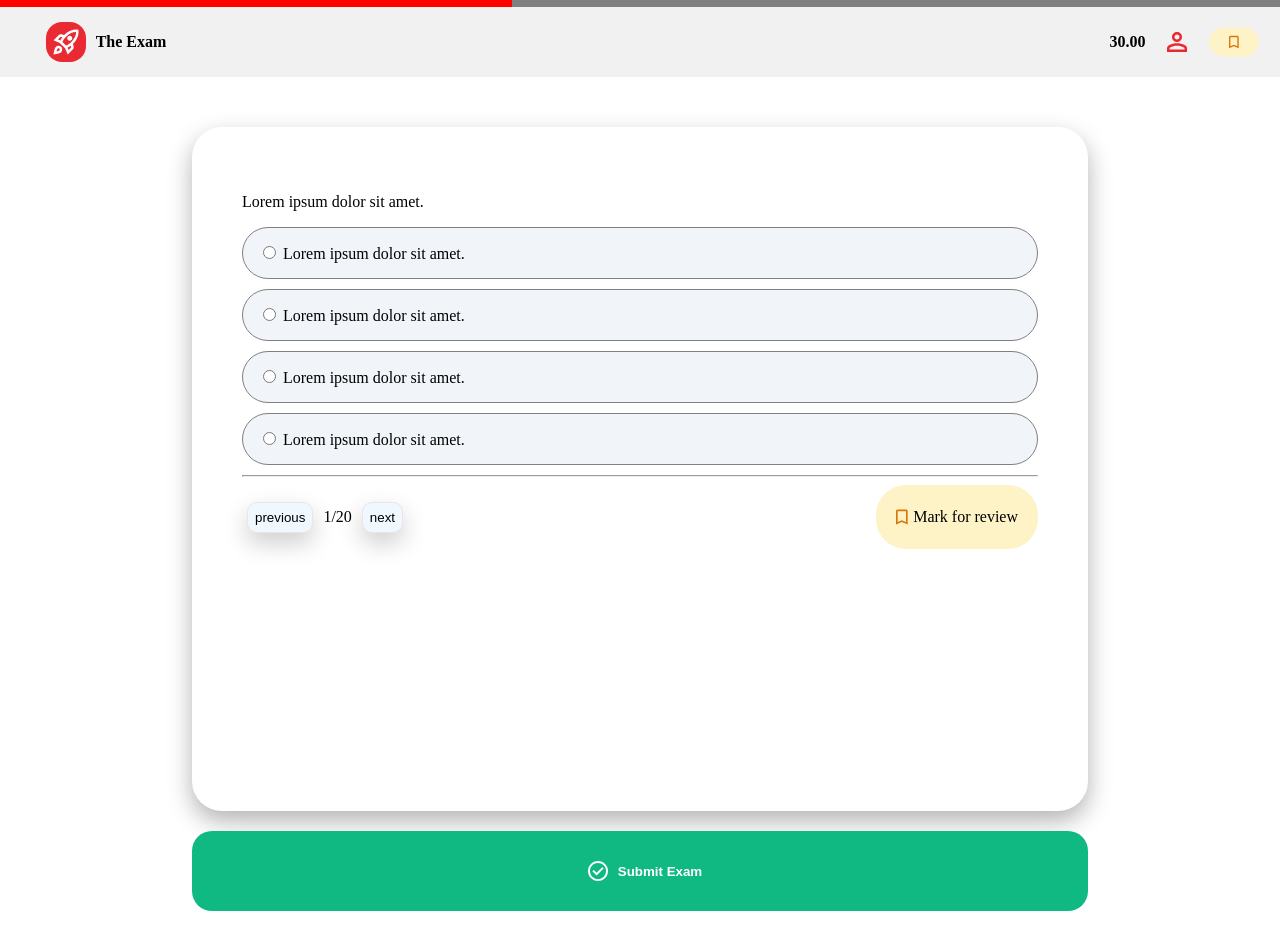
==== examPage.html @ f50aa5c3 "feat : the design of exam page without mark part (fig a) #3" ====
<!DOCTYPE html>
<html lang="en">

<head>
    <meta charset="UTF-8">
    <meta name="viewport" content="width=device-width, initial-scale=1.0">
    <title>Exam Page</title>
    <link rel="stylesheet" href="examPageStyle.css">
</head>

<body>
    <div class="progress-container">
        <div class="progress-bar"></div>
    </div>
    <nav>
        <div class="nav-logo">
            <img src="assest/logo.svg">
            <p>the exam</p>
        </div>
        <div class="nav-icon">
            <div class="timer">
                30.00
            </div>
            <img id="loginIcon" src="assest/login.svg">
            <img src="assest/mark.svg">

        </div>
    </nav>
    <form>
        <div class="exam">
            <p>Lorem ipsum dolor sit amet.</p>

            <div class="answer-container">
                <label>
                    <input type="radio" name="question1" class="choice">
                    Lorem ipsum dolor sit amet.
                </label>
            </div>
            <div class="answer-container">
                <label>
                    <input type="radio" name="question1" class="choice">
                    Lorem ipsum dolor sit amet.
                </label>
            </div>
            <div class="answer-container">
                <label>
                    <input type="radio" name="question1" class="choice">
                    Lorem ipsum dolor sit amet.
                </label>
            </div>
            <div class="answer-container">
                <label>
                    <input type="radio" name="question1" class="choice">
                    Lorem ipsum dolor sit amet.
                </label>
            </div>



            <hr>
            <div class="pagebottom">
                <div class="pagination">
                    <button type="button" class="prev">previous</button>
                    <div class="pageNum">
                        <span><span>1</span>/<span>20</span></span>
                    </div>
                    <button type="button" class="next">next</button>
                </div>
                <div class="mark">
                    
                        <img src="assest/mark2.svg">
                        <p>Mark for review</p>
                    
                </div>
            </div>
        </div>

        <button class="submit"><img class="imgSubmit" src="assest/Iconsubmit.svg">Submit Exam</button>
    </form>
</body>

</html>
---- examPageStyle.css ----
*{
    box-sizing: border-box;
}

html , body{
    margin: 0;
    padding: 0;
}

nav{
    display: flex;
    justify-content: space-between;
    background-color: rgb(241, 241, 241);

    & .nav-logo{
        width: 15%;
        padding-left: 30px;
        display: flex;
        justify-content: center ;
        justify-items: center;

        & img{
            width: 40px;
        }

        & p{
            padding: 10px;
            font-weight: bold;
            text-transform:capitalize ;
        }
        
    }

    & .nav-icon{
        display: flex;
        width: 15%;
        justify-content: space-evenly;
        justify-items: center;
      
        & .timer{
            display: flex;
           align-items: center;
           font-weight: bold;
        }


        & img{
          width: 50px;
        }

        & #loginIcon{
            width: 20px;
        }
    }
}

.progress-container{
    width: 100%;
    height: 7px;
    background-color: gray;

    & .progress-bar{
       width: 40%;
    height: 7px; 
    background-color: red;
    }
}
form{
    display: flex;
    flex-direction: column;
    align-items: center;
    justify-content: center;
    padding-top: 50px;
    
}
.exam{
    width: 70%;
    height: 76vh;
    padding: 50px 50px;
    border-radius: 30px;
    box-shadow: 0 10px 25px rgba(0, 0, 0, 0.3); 

}

.answer-container{
    padding: 15px;
    border: 1px solid gray;
    border-radius: 30px;
    background-color: #F1F5F9;
    margin-bottom: 10px;
}

.pagination{
    display: flex;
    align-items: center; 
}
.prev , .next , .pageNum{
    border-radius: 10px;
    margin: 5px;

}

.prev , .next {
    padding: 7px;
    background-color: aliceblue;
    border: 1px solid rgb(235, 229, 229);
    box-shadow: 0 10px 25px rgba(0, 0, 0, 0.2); 
}


.mark{
    display: flex;
    background-color: #FEF3C7;
    padding: 7px 20px;
      border-radius: 30px;
      & img{
        padding-right: 5px;
      }
}

.pagebottom{
    display: flex;
    justify-content: space-between;

}

.submit {
    margin:20px ;
    width: 70%;
    padding: 20px;
    border: none;
    border-radius: 20px;
    background-color: #10B981;
    color: white;
    font-weight: 900;
    display: flex;
    justify-content: center;
    align-items: center;
    
}

.imgSubmit{
    padding: 10px;
 

}
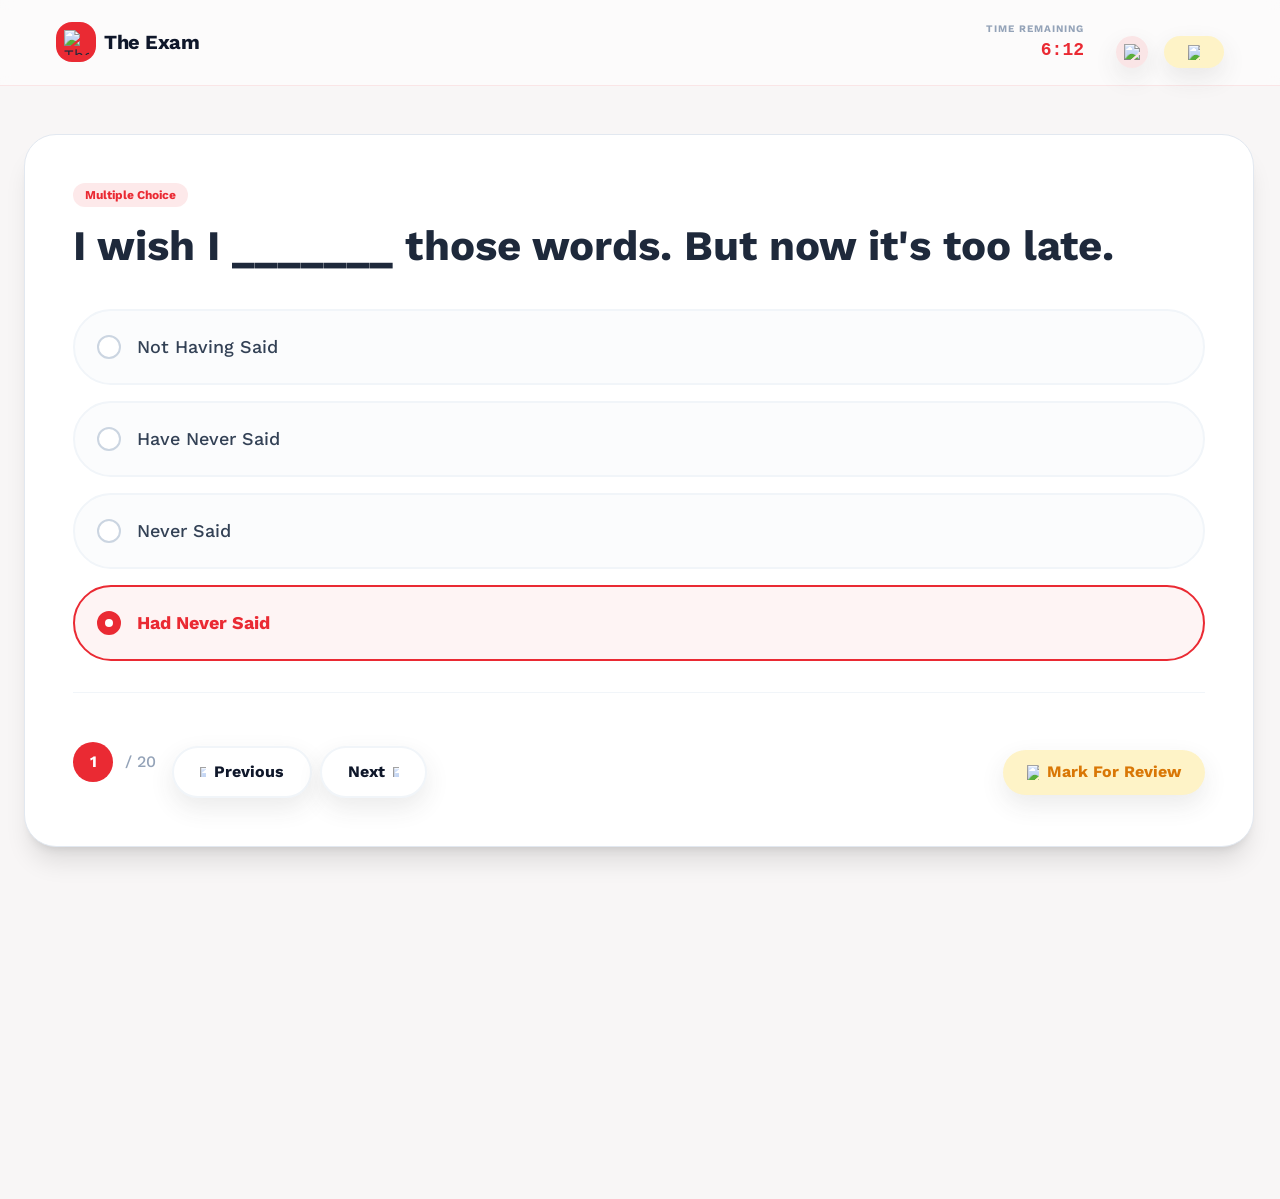
==== commit d66b4167: "editing exam page and adding marked section and adding font for all pages" ====
--- a/examPage.html
+++ b/examPage.html
@@ -2,81 +2,178 @@
 <html lang="en">
 
 <head>
-    <meta charset="UTF-8">
-    <meta name="viewport" content="width=device-width, initial-scale=1.0">
-    <title>Exam Page</title>
-    <link rel="stylesheet" href="examPageStyle.css">
+    <meta charset="UTF-8" />
+    <meta name="viewport" content="width=device-width, initial-scale=1.0" />
+    <title>Exam Question</title>
+    <link rel="preconnect" href="https://fonts.googleapis.com" />
+    <link rel="preconnect" href="https://fonts.gstatic.com" crossorigin />
+    <link href="https://fonts.googleapis.com/css2?family=Work+Sans:wght@400;500;700;900&display=swap"
+        rel="stylesheet" />
+    <link rel="stylesheet" href="style.css" />
 </head>
 
-<body>
-    <div class="progress-container">
-        <div class="progress-bar"></div>
+<body class="exam-page exam-page-marked">
+    <div class="exam-progress">
+        <div class="exam-progress-fill"></div>
     </div>
-    <nav>
-        <div class="nav-logo">
-            <img src="assest/logo.svg">
-            <p>the exam</p>
+
+    <header class="header exam-header">
+        <div class="brand-wrap">
+            <div class="brand-icon-wrap">
+                <img src="https://www.figma.com/api/mcp/asset/59080367-5101-457b-97b0-c119a88c1d10"
+                    alt="The Exam logo" />
+            </div>
+            <h1 class="brand-title">The Exam</h1>
         </div>
-        <div class="nav-icon">
-            <div class="timer">
-                30.00
-            </div>
-            <img id="loginIcon" src="assest/login.svg">
-            <img src="assest/mark.svg">
 
-        </div>
-    </nav>
-    <form>
-        <div class="exam">
-            <p>Lorem ipsum dolor sit amet.</p>
-
-            <div class="answer-container">
-                <label>
-                    <input type="radio" name="question1" class="choice">
-                    Lorem ipsum dolor sit amet.
-                </label>
-            </div>
-            <div class="answer-container">
-                <label>
-                    <input type="radio" name="question1" class="choice">
-                    Lorem ipsum dolor sit amet.
-                </label>
-            </div>
-            <div class="answer-container">
-                <label>
-                    <input type="radio" name="question1" class="choice">
-                    Lorem ipsum dolor sit amet.
-                </label>
-            </div>
-            <div class="answer-container">
-                <label>
-                    <input type="radio" name="question1" class="choice">
-                    Lorem ipsum dolor sit amet.
-                </label>
+        <div class="exam-header-right">
+            <div class="exam-time-wrap">
+                <span class="exam-time-label">Time Remaining</span>
+                <span class="exam-time-value">6:12</span>
             </div>
 
+            <button class="exam-profile-btn" type="button" aria-label="Profile">
+                <img src="https://www.figma.com/api/mcp/asset/b5bdc3ba-28bd-47d1-89da-673fcd29a64f" alt="Profile" />
+            </button>
 
+            <button id="markedToggleBtn" class="exam-bookmark-btn" type="button" aria-label="Toggle marked questions"
+                aria-controls="markedPanel" aria-expanded="false">
+                <img src="https://www.figma.com/api/mcp/asset/05fcff8f-a819-46d7-a028-f3a45799ce3b" alt="Bookmark" />
+            </button>
+        </div>
+    </header>
 
-            <hr>
-            <div class="pagebottom">
-                <div class="pagination">
-                    <button type="button" class="prev">previous</button>
-                    <div class="pageNum">
-                        <span><span>1</span>/<span>20</span></span>
+    <main id="examMainMarked" class="exam-main exam-main-marked">
+        <div class="exam-left-pane">
+            <section class="exam-question-card" aria-label="Question card">
+                <div class="exam-question-head">
+                    <span class="exam-badge">Multiple Choice</span>
+                    <h2>I wish I _______ those words. But now it's too late.</h2>
+                </div>
+
+                <div class="exam-options" role="radiogroup" aria-label="Question answers">
+                    <label class="exam-option" for="q1-option1">
+                        <input class="exam-option-input" type="radio" id="q1-option1" name="question-1"
+                            value="not-having-said" />
+                        <span class="exam-radio"></span>
+                        <span>not having said</span>
+                    </label>
+
+                    <label class="exam-option" for="q1-option2">
+                        <input class="exam-option-input" type="radio" id="q1-option2" name="question-1"
+                            value="have-never-said" />
+                        <span class="exam-radio"></span>
+                        <span>have never said</span>
+                    </label>
+
+                    <label class="exam-option" for="q1-option3">
+                        <input class="exam-option-input" type="radio" id="q1-option3" name="question-1"
+                            value="never-said" />
+                        <span class="exam-radio"></span>
+                        <span>never said</span>
+                    </label>
+
+                    <label class="exam-option" for="q1-option4">
+                        <input class="exam-option-input" type="radio" id="q1-option4" name="question-1"
+                            value="had-never-said" checked />
+                        <span class="exam-radio"></span>
+                        <span>had never said</span>
+                    </label>
+                </div>
+
+                <div class="exam-question-footer">
+                    <div class="exam-left-controls">
+                        <div class="exam-question-count">
+                            <span class="exam-count-current">1</span>
+                            <span class="exam-count-total">/ 20</span>
+                        </div>
+
+                        <button class="exam-nav-btn" type="button">
+                            <img src="https://www.figma.com/api/mcp/asset/21b89ef6-3fd9-4f99-90c8-e702200d760e"
+                                alt="Previous" />
+                            <span>Previous</span>
+                        </button>
+
+                        <button class="exam-nav-btn" type="button">
+                            <span>Next</span>
+                            <img src="https://www.figma.com/api/mcp/asset/920365d9-6211-49c6-911c-18cf461e9f25"
+                                alt="Next" />
+                        </button>
                     </div>
-                    <button type="button" class="next">next</button>
+
+                    <button class="exam-mark-btn" type="button">
+                        <img src="https://www.figma.com/api/mcp/asset/756228ab-cbef-4040-9228-16644cccbe00"
+                            alt="Mark" />
+                        <span>Mark for review</span>
+                    </button>
                 </div>
-                <div class="mark">
-                    
-                        <img src="assest/mark2.svg">
-                        <p>Mark for review</p>
-                    
-                </div>
-            </div>
+            </section>
+
+            <button class="exam-submit-btn" type="button">
+                <img src="https://www.figma.com/api/mcp/asset/14150841-52df-4ca0-8d56-184a87b67c93" alt="Submit" />
+                <span>Submit Exam</span>
+            </button>
         </div>
 
-        <button class="submit"><img class="imgSubmit" src="assest/Iconsubmit.svg">Submit Exam</button>
-    </form>
+        <aside id="markedPanel" class="exam-marked-panel is-hidden" aria-label="Marked Questions">
+            <div class="exam-marked-head">
+                <img src="https://www.figma.com/api/mcp/asset/750b84ee-47dd-497d-b0fc-012bc5a71ea1" alt="Marked" />
+                <h3>Marked Questions</h3>
+            </div>
+
+            <div class="exam-marked-list">
+                <button class="exam-marked-item" type="button">
+                    <span>mrk-Question 2</span>
+                    <img src="https://www.figma.com/api/mcp/asset/705d1168-0f65-4ceb-b74d-1dcba766b677" alt="Open" />
+                </button>
+
+                <button class="exam-marked-item" type="button">
+                    <span>mrk-Question 4</span>
+                    <img src="https://www.figma.com/api/mcp/asset/705d1168-0f65-4ceb-b74d-1dcba766b677" alt="Open" />
+                </button>
+
+                <button class="exam-marked-item" type="button">
+                    <span>mrk-Question 5</span>
+                    <img src="https://www.figma.com/api/mcp/asset/705d1168-0f65-4ceb-b74d-1dcba766b677" alt="Open" />
+                </button>
+            </div>
+        </aside>
+    </main>
+
+    <footer class="footer exam-footer">© 2024 The Exam Inc. All rights reserved.</footer>
+
+    <script>
+        const markedToggleBtn = document.getElementById("markedToggleBtn");
+        const markedPanel = document.getElementById("markedPanel");
+        const answerInputs = document.querySelectorAll(".exam-option-input");
+
+        if (markedToggleBtn && markedPanel) {
+            markedToggleBtn.addEventListener("click", () => {
+                const isHidden = markedPanel.classList.toggle("is-hidden");
+                markedToggleBtn.classList.toggle("exam-bookmark-btn-active", !isHidden);
+                markedToggleBtn.setAttribute("aria-expanded", String(!isHidden));
+            });
+        }
+
+        const syncSelectedAnswerStyles = () => {
+            document.querySelectorAll(".exam-option").forEach((option) => {
+                const optionInput = option.querySelector(".exam-option-input");
+                const optionRadio = option.querySelector(".exam-radio");
+                const isChecked = Boolean(optionInput && optionInput.checked);
+
+                option.classList.toggle("exam-option-selected", isChecked);
+                if (optionRadio) {
+                    optionRadio.classList.toggle("exam-radio-selected", isChecked);
+                }
+            });
+        };
+
+        answerInputs.forEach((input) => {
+            input.addEventListener("change", syncSelectedAnswerStyles);
+        });
+
+        syncSelectedAnswerStyles();
+    </script>
 </body>
 
 </html>
--- a/style.css
+++ b/style.css
@@ -0,0 +1,1588 @@
+* {
+  box-sizing: border-box;
+}
+html,
+body {
+  margin: 0;
+  padding: 0;
+  height: 100%;
+  overflow-x: hidden;
+}
+
+#register {
+  margin: 50px 100px;
+}
+
+#regist {
+  display: flex;
+  justify-content: center;
+  align-items: center;
+}
+
+.container {
+  width: 70%;
+  gap: 10px;
+  padding: 20px;
+  display: flex;
+  justify-content: center;
+  flex-direction: column;
+  border-radius: 30px;
+  box-shadow: 0 10px 25px rgba(0, 0, 0, 0.3);
+}
+#title {
+  text-align: center;
+}
+#title p {
+  color: gray;
+}
+
+label,
+button {
+  text-transform: capitalize;
+}
+
+input {
+  height: 40px;
+  border: 1px solid rgb(211, 206, 206);
+  border-radius: 30px;
+  background-color: #e2e8f0;
+  padding: 10px 15px;
+}
+
+button {
+  background-color: #ea2a33;
+  height: 45px;
+  border-radius: 30px;
+  color: azure;
+  font-weight: bold;
+  margin-top: 20px;
+  border: none;
+  box-shadow: 0 10px 25px rgba(58, 57, 57, 0.1);
+}
+
+.nav {
+  display: flex;
+  align-items: center;
+  background-color: rgb(255, 249, 249);
+  padding-left: 15px;
+  height: 50px;
+}
+
+.nav p {
+  padding: 15px;
+  text-transform: capitalize;
+  font-weight: bold;
+}
+.nav img {
+  width: 30px;
+}
+.email,
+.password,
+.repass {
+  display: flex;
+  flex-direction: column;
+  position: relative;
+}
+
+.email img,
+.password img,
+.repass img {
+  position: absolute;
+  left: 15px;
+  top: 25%;
+  width: 15px;
+}
+
+.email input,
+.password input,
+.repass input {
+  padding-left: 45px;
+}
+
+* {
+  box-sizing: border-box;
+}
+
+body {
+  margin: 0;
+  font-family: "Work Sans", sans-serif;
+  background: #f8f6f6;
+  color: #1e293b;
+  min-height: 100vh;
+}
+
+.top-progress {
+  height: 6px;
+  background: rgba(16, 185, 129, 0.2);
+}
+
+.top-progress-fill {
+  height: 100%;
+  width: 100%;
+  background: #10b981;
+}
+
+.header {
+  backdrop-filter: blur(6px);
+  background: rgba(255, 255, 255, 0.5);
+  border-bottom: 1px solid rgba(234, 42, 51, 0.1);
+  display: flex;
+  justify-content: space-between;
+  align-items: center;
+  padding: 16px 80px 17px;
+}
+
+.brand-wrap {
+  display: flex;
+  align-items: center;
+  gap: 8px;
+}
+
+.brand-icon-wrap {
+  width: 40px;
+  height: 40px;
+  border-radius: 16px;
+  background: #ea2a33;
+  display: flex;
+  align-items: center;
+  justify-content: center;
+}
+
+.brand-icon-wrap img {
+  width: 25px;
+  height: 25px;
+}
+
+.brand-title {
+  margin: 0;
+  font-size: 20px;
+  line-height: 28px;
+  letter-spacing: -0.5px;
+  color: #0f172a;
+  font-weight: 700;
+}
+
+.status-wrap {
+  display: flex;
+  align-items: center;
+  gap: 16px;
+}
+
+.status-block {
+  padding-right: 16px;
+  display: flex;
+  flex-direction: column;
+  align-items: flex-end;
+}
+
+.status-label {
+  font-size: 10px;
+  line-height: 15px;
+  letter-spacing: 1px;
+  text-transform: uppercase;
+  color: #94a3b8;
+  font-weight: 700;
+}
+
+.status-value {
+  display: flex;
+  align-items: center;
+  gap: 4px;
+  font-size: 14px;
+  line-height: 20px;
+  color: #10b981;
+  font-weight: 700;
+}
+
+.status-value img {
+  width: 13px;
+  height: 12px;
+}
+
+.profile-btn {
+  width: 32px;
+  height: 32px;
+  border: none;
+  border-radius: 9999px;
+  background: rgba(234, 42, 51, 0.1);
+  display: flex;
+  align-items: center;
+  justify-content: center;
+  padding: 8px;
+}
+
+.profile-btn img {
+  width: 16px;
+  height: 16px;
+}
+
+.main {
+  max-width: 1280px;
+  margin: 0 auto;
+  padding: 64px 24px 80px;
+  display: flex;
+  flex-direction: column;
+  align-items: center;
+}
+
+.hero {
+  width: 100%;
+  max-width: 768px;
+  padding-bottom: 40px;
+  text-align: center;
+}
+
+.hero-icon-wrap {
+  width: 56px;
+  height: 56px;
+  margin: 0 auto 32px;
+  border-radius: 9999px;
+  background: #fef3c7;
+  display: flex;
+  align-items: center;
+  justify-content: center;
+  padding: 12px;
+}
+
+.hero-icon-wrap img {
+  width: 32px;
+  height: 31px;
+}
+
+.hero h2 {
+  margin: 0;
+  font-size: 58px;
+  line-height: 1;
+  letter-spacing: -1.2px;
+  font-weight: 900;
+  color: #1e293b;
+}
+
+.hero p {
+  margin: 16px auto 0;
+  font-size: 18px;
+  line-height: 28px;
+  color: #64748b;
+  max-width: 650px;
+}
+
+.result-card {
+  width: 100%;
+  max-width: 672px;
+  border: 1px solid #e2e8f0;
+  border-radius: 32px;
+  background: #fff;
+  box-shadow: 0 25px 50px -12px rgba(0, 0, 0, 0.25);
+  overflow: hidden;
+}
+
+.score-pill {
+  width: 192px;
+  height: 192px;
+  margin: 48px auto 0;
+  border-radius: 9999px;
+  display: flex;
+  flex-direction: column;
+  justify-content: center;
+  align-items: center;
+  position: relative;
+}
+
+.score {
+  font-size: 48px;
+  line-height: 48px;
+  font-weight: 900;
+  color: #1e293b;
+}
+
+.score-label {
+  margin-top: 4px;
+  font-size: 12px;
+  line-height: 16px;
+  letter-spacing: 1.2px;
+  text-transform: uppercase;
+  color: #94a3b8;
+  font-weight: 700;
+}
+
+.grade-pill {
+  margin-top: 10px;
+  background: #10b981;
+  color: #fff;
+  font-size: 14px;
+  line-height: 20px;
+  font-weight: 700;
+  border-radius: 9999px;
+  padding: 4px 16px;
+  box-shadow:
+    0 10px 15px -3px rgba(0, 0, 0, 0.1),
+    0 4px 6px -4px rgba(0, 0, 0, 0.1);
+}
+
+.stats-row {
+  margin: 48px 48px 0;
+  display: grid;
+  grid-template-columns: repeat(3, 1fr);
+  gap: 16px;
+}
+
+.stat {
+  min-height: 81px;
+  border-radius: 48px;
+  border: 1px solid;
+  padding: 17px;
+  display: flex;
+  flex-direction: column;
+  align-items: center;
+  justify-content: center;
+}
+
+.stat-value {
+  font-size: 24px;
+  line-height: 32px;
+  font-weight: 700;
+}
+
+.stat-label {
+  font-size: 10px;
+  line-height: 15px;
+  letter-spacing: 0.5px;
+  text-transform: uppercase;
+  font-weight: 900;
+}
+
+.stat-correct {
+  background: #ecfdf5;
+  border-color: #d1fae5;
+}
+
+.stat-correct .stat-value {
+  color: #10b981;
+}
+
+.stat-correct .stat-label {
+  color: rgba(5, 150, 105, 0.7);
+}
+
+.stat-incorrect {
+  background: #fff1f2;
+  border-color: #ffe4e6;
+}
+
+.stat-incorrect .stat-value {
+  color: #ea2a33;
+}
+
+.stat-incorrect .stat-label {
+  color: rgba(234, 42, 51, 0.7);
+}
+
+.stat-skipped {
+  background: #f8fafc;
+  border-color: #f1f5f9;
+}
+
+.stat-skipped .stat-value,
+.stat-skipped .stat-label {
+  color: #94a3b8;
+}
+
+.actions {
+  margin: 40px 48px 0;
+  display: flex;
+  flex-direction: column;
+  gap: 16px;
+}
+
+.btn {
+  border-radius: 48px;
+  border: none;
+  display: flex;
+  align-items: center;
+  justify-content: center;
+  gap: 12px;
+  font-family: inherit;
+  cursor: pointer;
+}
+
+.btn img {
+  display: block;
+}
+
+.btn-primary {
+  background: #ea2a33;
+  color: #fff;
+  height: 60px;
+  font-size: 18px;
+  line-height: 28px;
+  font-weight: 900;
+  text-transform: uppercase;
+  letter-spacing: 0.45px;
+  box-shadow:
+    0 20px 25px -5px rgba(234, 42, 51, 0.2),
+    0 8px 10px -6px rgba(234, 42, 51, 0.2);
+}
+
+.btn-primary img {
+  width: 22px;
+  height: 15px;
+}
+
+.btn-secondary {
+  height: 60px;
+  border: 2px solid #e2e8f0;
+  background: #fff;
+  color: #334155;
+  font-size: 16px;
+  line-height: 24px;
+  font-weight: 700;
+  margin: auto;
+  padding: 30px;
+}
+
+.btn-secondary img {
+  width: 20px;
+  height: 20px;
+}
+
+.card-note {
+  margin-top: 28px;
+  border-top: 1px solid #f1f5f9;
+  background: #f8fafc;
+  color: #64748b;
+  font-size: 14px;
+  line-height: 20px;
+  text-align: center;
+  padding: 25px 24px 24px;
+}
+
+.back-link {
+  margin-top: 32px;
+  display: inline-flex;
+  align-items: center;
+  gap: 8px;
+  color: #ea2a33;
+  text-decoration: none;
+  font-size: 16px;
+  line-height: 24px;
+  font-weight: 700;
+}
+
+.back-link img {
+  width: 16px;
+  height: 16px;
+}
+
+.footer {
+  padding: 32px 16px;
+  text-align: center;
+  color: #94a3b8;
+  font-size: 14px;
+  line-height: 20px;
+  font-weight: 400;
+}
+
+@media (max-width: 900px) {
+  .header {
+    padding: 16px 24px 17px;
+  }
+
+  .hero h2 {
+    font-size: 42px;
+  }
+}
+
+@media (max-width: 760px) {
+  .stats-row {
+    margin: 48px 20px 0;
+    grid-template-columns: 1fr;
+  }
+
+  .actions {
+    margin: 24px 20px 0;
+  }
+
+  .hero h2 {
+    font-size: 34px;
+    line-height: 1.1;
+  }
+
+  .hero p {
+    font-size: 16px;
+  }
+
+  .status-label,
+  .status-value {
+    display: none;
+  }
+
+  .status-block {
+    padding-right: 0;
+  }
+}
+
+.timeup-page {
+  background: #f8f6f6;
+}
+
+.timeup-page .top-progress-timeup {
+  background: #e2e8f0;
+}
+
+.timeup-page .top-progress-fill-timeup {
+  background: #ea2a33;
+}
+
+.timeup-page .status-timeup-block {
+  opacity: 1;
+}
+
+.timeup-page .status-time-label {
+  color: #ea2a33;
+  opacity: 0.6;
+}
+
+.timeup-page .status-time-value {
+  color: #ea2a33;
+  font-family: "Liberation Mono", "Courier New", monospace;
+  font-size: 18px;
+  line-height: 28px;
+  letter-spacing: 0;
+}
+
+.timeup-main {
+  max-width: 1280px;
+  margin: 0 auto;
+  padding: 164px 24px 120px;
+  display: flex;
+  flex-direction: column;
+  align-items: center;
+}
+
+.timeup-card {
+  width: 100%;
+  max-width: 672px;
+  border: 1px solid #e2e8f0;
+  border-radius: 32px;
+  background: #fff;
+  box-shadow:
+    0 20px 25px -5px rgba(0, 0, 0, 0.1),
+    0 8px 10px -6px rgba(0, 0, 0, 0.1);
+  padding: 64px;
+  text-align: center;
+}
+
+.timeup-icon-wrap {
+  width: 96px;
+  height: 96px;
+  margin: 0 auto 32px;
+  border-radius: 9999px;
+  background: rgba(234, 42, 51, 0.1);
+  display: flex;
+  align-items: center;
+  justify-content: center;
+}
+
+.timeup-icon-wrap img {
+  width: 50px;
+  height: 54px;
+}
+
+.timeup-card h2 {
+  margin: 0;
+  font-size: 36px;
+  line-height: 40px;
+  font-weight: 900;
+  color: #1e293b;
+}
+
+.timeup-card p {
+  margin: 16px 0 0;
+  font-size: 18px;
+  line-height: 29.25px;
+  color: #64748b;
+  font-weight: 400;
+}
+
+.timeup-actions {
+  margin-top: 40px;
+  display: flex;
+  justify-content: center;
+  gap: 16px;
+}
+
+.btn-timeup {
+  width: 261px;
+  min-height: 64px;
+  border-radius: 48px;
+  border: none;
+  display: flex;
+  align-items: center;
+  justify-content: center;
+  gap: 8px;
+  font-family: inherit;
+  font-size: 18px;
+  line-height: 28px;
+  font-weight: 700;
+  cursor: pointer;
+}
+
+.btn-timeup img {
+  display: block;
+}
+
+.btn-timeup-primary {
+  background: #ea2a33;
+  color: #fff;
+  box-shadow:
+    0 10px 15px -3px rgba(234, 42, 51, 0.2),
+    0 4px 6px -4px rgba(234, 42, 51, 0.2);
+}
+
+.btn-timeup-primary img {
+  width: 22px;
+  height: 15px;
+}
+
+.btn-timeup-secondary {
+  width: 265px;
+  border: 2px solid #e2e8f0;
+  background: #fff;
+  color: #334155;
+}
+
+.btn-timeup-secondary img {
+  width: 16px;
+  height: 18px;
+}
+
+.submission-id {
+  margin-top: 32px;
+  display: flex;
+  align-items: center;
+  gap: 8px;
+  color: #94a3b8;
+  font-size: 14px;
+  line-height: 20px;
+  font-weight: 400;
+}
+
+.submission-id img {
+  width: 12px;
+  height: 12px;
+}
+
+.timeup-page .footer {
+  margin-top: 120px;
+}
+
+@media (max-width: 900px) {
+  .timeup-main {
+    padding-top: 120px;
+  }
+
+  .timeup-card {
+    padding: 40px 24px;
+  }
+
+  .timeup-card h2 {
+    font-size: 40px;
+  }
+
+  .timeup-actions {
+    flex-direction: column;
+    align-items: center;
+  }
+}
+
+@media (max-width: 760px) {
+  .timeup-page .status-time-label,
+  .timeup-page .status-time-value {
+    display: block;
+  }
+
+  .timeup-card h2 {
+    font-size: 34px;
+    line-height: 1.15;
+  }
+
+  .timeup-card p {
+    font-size: 16px;
+    line-height: 26px;
+  }
+
+  .btn-timeup,
+  .btn-timeup-secondary {
+    width: 100%;
+    max-width: 360px;
+  }
+}
+
+.register-page {
+  background: #f8f6f6;
+  min-height: 100vh;
+  display: flex;
+  flex-direction: column;
+}
+
+.register-header {
+  justify-content: flex-start;
+}
+
+.register-main {
+  flex: 1;
+  display: flex;
+  justify-content: center;
+  align-items: flex-start;
+  padding: 56px 48px 48px;
+}
+
+.register-card {
+  width: 100%;
+  max-width: 576px;
+  border: 1px solid #e2e8f0;
+  border-radius: 32px;
+  background: #fff;
+  box-shadow: 0 25px 50px -12px rgba(0, 0, 0, 0.25);
+  padding: 48px;
+}
+
+.register-heading {
+  text-align: center;
+}
+
+.register-heading h2 {
+  margin: 0;
+  color: #0f172a;
+  font-size: 30px;
+  line-height: 36px;
+  letter-spacing: -0.75px;
+  font-weight: 900;
+}
+
+.register-heading p {
+  margin: 8px 0 0;
+  color: #64748b;
+  font-size: 16px;
+  line-height: 24px;
+  font-weight: 400;
+}
+
+.registration-form {
+  margin-top: 24px;
+  display: flex;
+  flex-direction: column;
+  gap: 24px;
+}
+
+.register-row {
+  display: grid;
+  grid-template-columns: repeat(2, minmax(0, 1fr));
+  gap: 16px;
+}
+
+.field {
+  position: relative;
+}
+
+.field label {
+  margin: 0 0 8px 4px;
+  color: #0f172a;
+  font-size: 14px;
+  line-height: 20px;
+  font-weight: 600;
+  display: block;
+}
+
+.field input {
+  width: 100%;
+  height: 48px;
+  border-radius: 48px;
+  border: 1px solid #e2e8f0;
+  background: #f8fafc;
+  color: #0f172a;
+  font-size: 16px;
+  line-height: 24px;
+  font-family: inherit;
+  padding: 12px 17px;
+  outline: none;
+}
+
+.field input::placeholder {
+  color: #6b7280;
+}
+
+.input-with-icon input {
+  padding-left: 49px;
+}
+
+.password-field input {
+  padding-right: 49px;
+}
+
+.field-icon-left,
+.field-icon-right {
+  position: absolute;
+  top: 42px;
+}
+
+.field-icon-left {
+  left: 16px;
+}
+
+.field-icon-right {
+  right: 16px;
+}
+
+.check-line {
+  margin: -8px 0 0;
+  color: #64748b;
+  font-size: 11px;
+  line-height: 16.5px;
+  letter-spacing: 0.55px;
+  text-transform: uppercase;
+  font-weight: 500;
+}
+
+.check-line span {
+  color: #ea2a33;
+}
+
+.register-btn {
+  width: 100%;
+  height: 56px;
+  border: none;
+  border-radius: 48px;
+  background: #ea2a33;
+  color: #fff;
+  font-family: inherit;
+  font-size: 16px;
+  line-height: 24px;
+  font-weight: 700;
+  cursor: pointer;
+  box-shadow:
+    0 20px 25px -5px rgba(234, 42, 51, 0.25),
+    0 8px 10px -6px rgba(234, 42, 51, 0.25);
+}
+
+.register-footer {
+  margin-top: 28px;
+}
+
+@media (max-width: 900px) {
+  .register-main {
+    padding-left: 24px;
+    padding-right: 24px;
+  }
+}
+
+@media (max-width: 760px) {
+  .register-main {
+    padding: 32px 20px;
+  }
+
+  .register-card {
+    padding: 32px 20px;
+  }
+
+  .register-heading h2 {
+    font-size: 28px;
+    line-height: 34px;
+  }
+
+  .register-row {
+    grid-template-columns: 1fr;
+  }
+}
+
+.login-page {
+  background: #f8f6f6;
+  min-height: 100vh;
+  display: flex;
+  flex-direction: column;
+}
+
+.login-header {
+  justify-content: flex-start;
+}
+
+.login-main {
+  flex: 1;
+  display: flex;
+  justify-content: center;
+  align-items: flex-start;
+  padding: 134px 48px 48px;
+}
+
+.login-card {
+  width: 100%;
+  max-width: 448px;
+  min-height: 511px;
+  border: 1px solid #e2e8f0;
+  border-radius: 32px;
+  background: #fff;
+  box-shadow: 0 25px 50px -12px rgba(0, 0, 0, 0.25);
+  padding: 48px;
+}
+
+.login-heading {
+  text-align: center;
+}
+
+.login-heading h2 {
+  margin: 0;
+  color: #0f172a;
+  font-size: 30px;
+  line-height: 36px;
+  letter-spacing: -0.75px;
+  font-weight: 900;
+}
+
+.login-heading p {
+  margin: 8px 0 0;
+  color: #64748b;
+  font-size: 16px;
+  line-height: 24px;
+  font-weight: 400;
+}
+
+.login-form {
+  margin-top: 24px;
+  display: flex;
+  flex-direction: column;
+  gap: 24px;
+}
+
+.password-group {
+  display: flex;
+  flex-direction: column;
+  gap: 8px;
+}
+
+.password-head {
+  padding: 0 4px;
+  display: flex;
+  align-items: center;
+  justify-content: space-between;
+}
+
+.password-head label {
+  margin: 0;
+}
+
+.forgot-link {
+  color: #ea2a33;
+  font-size: 12px;
+  line-height: 16px;
+  font-weight: 700;
+  text-decoration: none;
+}
+
+.remember-row {
+  display: flex;
+  align-items: center;
+  gap: 12px;
+  padding: 4px 0;
+  cursor: pointer;
+}
+
+.remember-row input {
+  width: 20px;
+  height: 20px;
+  border: 1px solid #e2e8f0;
+  border-radius: 6px;
+  margin: 0;
+  appearance: none;
+  background: #fff;
+}
+
+.remember-row span {
+  color: #475569;
+  font-size: 14px;
+  line-height: 20px;
+  font-weight: 500;
+}
+
+.login-btn {
+  width: 100%;
+  height: 56px;
+  border: none;
+  border-radius: 48px;
+  background: #ea2a33;
+  color: #fff;
+  font-family: inherit;
+  font-size: 16px;
+  line-height: 24px;
+  font-weight: 700;
+  cursor: pointer;
+  box-shadow:
+    0 20px 25px -5px rgba(234, 42, 51, 0.25),
+    0 8px 10px -6px rgba(234, 42, 51, 0.25);
+}
+
+.login-footer {
+  margin-top: 32px;
+}
+
+@media (max-width: 900px) {
+  .login-main {
+    padding-left: 24px;
+    padding-right: 24px;
+    padding-top: 100px;
+  }
+}
+
+@media (max-width: 760px) {
+  .login-main {
+    padding: 40px 20px;
+  }
+
+  .login-card {
+    padding: 32px 20px;
+    min-height: auto;
+  }
+
+  .login-heading h2 {
+    font-size: 28px;
+    line-height: 34px;
+  }
+}
+
+.exam-page {
+  background: #f8f6f6;
+  min-height: 100vh;
+  display: flex;
+  flex-direction: column;
+}
+
+.exam-progress {
+  height: 6px;
+  background: #e2e8f0;
+}
+
+.exam-progress-fill {
+  width: 66.67%;
+  height: 100%;
+  background: #ea2a33;
+}
+
+.exam-header {
+  padding: 16px 56px 17px;
+}
+
+.exam-header-right {
+  display: flex;
+  align-items: center;
+  gap: 16px;
+}
+
+.exam-time-wrap {
+  display: flex;
+  flex-direction: column;
+  align-items: flex-end;
+  padding-right: 16px;
+}
+
+.exam-time-label {
+  color: #94a3b8;
+  font-size: 10px;
+  line-height: 15px;
+  font-weight: 700;
+  letter-spacing: 1px;
+  text-transform: uppercase;
+}
+
+.exam-time-value {
+  color: #ea2a33;
+  font-family: "Liberation Mono", "Courier New", monospace;
+  font-size: 18px;
+  line-height: 28px;
+  font-weight: 700;
+}
+
+.exam-profile-btn {
+  width: 32px;
+  height: 32px;
+  border: none;
+  border-radius: 9999px;
+  background: rgba(234, 42, 51, 0.1);
+  display: flex;
+  align-items: center;
+  justify-content: center;
+  padding: 8px;
+}
+
+.exam-profile-btn img {
+  width: 16px;
+  height: 16px;
+}
+
+.exam-bookmark-btn {
+  height: 32px;
+  min-width: 43px;
+  border: none;
+  border-radius: 32px;
+  background: #fef3c7;
+  display: flex;
+  align-items: center;
+  justify-content: center;
+  padding: 10px 24px;
+}
+
+.exam-bookmark-btn img {
+  width: 12px;
+  height: 15px;
+}
+
+.exam-bookmark-btn-active {
+  background: #d97706;
+}
+
+.exam-main {
+  width: 100%;
+  max-width: 1280px;
+  margin: 0 auto;
+  padding: 48px 24px 53px;
+  display: flex;
+  flex-direction: column;
+  align-items: center;
+}
+
+.exam-question-card {
+  width: 100%;
+  max-width: 896px;
+  border: 1px solid #e2e8f0;
+  border-radius: 32px;
+  background: #fff;
+  box-shadow:
+    0 20px 25px -5px rgba(0, 0, 0, 0.1),
+    0 8px 10px -6px rgba(0, 0, 0, 0.1);
+  padding: 48px;
+}
+
+.exam-question-head {
+  display: flex;
+  flex-direction: column;
+  gap: 16px;
+}
+
+.exam-badge {
+  display: inline-flex;
+  align-self: flex-start;
+  border-radius: 9999px;
+  background: rgba(234, 42, 51, 0.1);
+  color: #ea2a33;
+  font-size: 12px;
+  line-height: 16px;
+  font-weight: 700;
+  padding: 4px 12px;
+}
+
+.exam-question-head h2 {
+  margin: 0;
+  color: #1e293b;
+  font-size: 42px;
+  line-height: 1.1;
+  font-weight: 700;
+}
+
+.exam-options {
+  margin-top: 40px;
+  display: flex;
+  flex-direction: column;
+  gap: 16px;
+}
+
+.exam-option {
+  width: 100%;
+  min-height: 72px;
+  border-radius: 48px;
+  border: 2px solid #f1f5f9;
+  background: rgba(248, 250, 252, 0.5);
+  display: flex;
+  align-items: center;
+  gap: 16px;
+  padding: 22px;
+  color: #334155;
+  font-size: 18px;
+  line-height: 28px;
+  font-weight: 500;
+  font-family: inherit;
+  text-align: left;
+  cursor: pointer;
+  position: relative;
+}
+
+.exam-option-input {
+  position: absolute;
+  width: 1px;
+  height: 1px;
+  padding: 0;
+  margin: -1px;
+  border: 0;
+  clip: rect(0, 0, 0, 0);
+  overflow: hidden;
+  white-space: nowrap;
+}
+
+.exam-radio {
+  width: 24px;
+  height: 24px;
+  border-radius: 9999px;
+  border: 2px solid #cbd5e1;
+  background: #fff;
+  position: relative;
+  flex-shrink: 0;
+}
+
+.exam-radio::after {
+  content: "";
+  width: 8px;
+  height: 8px;
+  border-radius: 9999px;
+  background: #fff;
+  position: absolute;
+  top: 50%;
+  left: 50%;
+  transform: translate(-50%, -50%);
+}
+
+.exam-option-selected {
+  border-color: #ea2a33;
+  background: rgba(234, 42, 51, 0.05);
+  color: #ea2a33;
+  font-weight: 700;
+}
+
+.exam-radio-selected {
+  border-color: #ea2a33;
+  background: #ea2a33;
+}
+
+.exam-question-footer {
+  margin-top: 31px;
+  padding-top: 33px;
+  border-top: 1px solid #f1f5f9;
+  display: flex;
+  justify-content: space-between;
+  align-items: center;
+  gap: 20px;
+}
+
+.exam-left-controls {
+  display: flex;
+  align-items: center;
+  gap: 8px;
+}
+
+.exam-question-count {
+  display: flex;
+  align-items: center;
+  gap: 4px;
+}
+
+.exam-count-current {
+  width: 40px;
+  height: 40px;
+  border-radius: 32px;
+  background: #ea2a33;
+  color: #fff;
+  display: inline-flex;
+  align-items: center;
+  justify-content: center;
+  font-size: 16px;
+  line-height: 24px;
+  font-weight: 700;
+}
+
+.exam-count-total {
+  color: #94a3b8;
+  font-size: 16px;
+  line-height: 24px;
+  font-weight: 500;
+  padding: 0 8px;
+}
+
+.exam-nav-btn {
+  min-height: 52px;
+  border-radius: 32px;
+  border: 2px solid #f1f5f9;
+  background: #fff;
+  display: inline-flex;
+  align-items: center;
+  gap: 8px;
+  padding: 12px 26px;
+  color: #0f172a;
+  font-size: 16px;
+  line-height: 24px;
+  font-weight: 700;
+  font-family: inherit;
+}
+
+.exam-nav-btn img {
+  width: 6px;
+  height: 10px;
+}
+
+.exam-mark-btn {
+  min-height: 44px;
+  border: none;
+  border-radius: 32px;
+  background: #fef3c7;
+  display: inline-flex;
+  align-items: center;
+  gap: 8px;
+  padding: 10px 24px;
+  color: #d97706;
+  font-size: 16px;
+  line-height: 24px;
+  font-weight: 700;
+  font-family: inherit;
+}
+
+.exam-mark-btn img {
+  width: 12px;
+  height: 15px;
+}
+
+.exam-submit-btn {
+  width: 100%;
+  max-width: 896px;
+  margin-top: 40px;
+  min-height: 68px;
+  border: none;
+  border-radius: 48px;
+  background: #10b981;
+  box-shadow:
+    0 20px 25px -5px rgba(16, 185, 129, 0.2),
+    0 8px 10px -6px rgba(16, 185, 129, 0.2);
+  display: inline-flex;
+  align-items: center;
+  justify-content: center;
+  gap: 12px;
+  color: #fff;
+  font-size: 18px;
+  line-height: 28px;
+  font-weight: 900;
+  text-transform: uppercase;
+  letter-spacing: 0.45px;
+  font-family: inherit;
+}
+
+.exam-submit-btn img {
+  width: 20px;
+  height: 20px;
+}
+
+.exam-main-marked {
+  align-items: stretch;
+  padding-bottom: 120px;
+  gap: 0;
+  flex-direction: row;
+}
+
+.exam-left-pane {
+  flex: 1;
+  min-width: 0;
+  display: flex;
+  flex-direction: column;
+  gap: 40px;
+}
+
+.exam-main-marked .exam-question-card,
+.exam-main-marked .exam-submit-btn {
+  max-width: none;
+}
+
+.exam-marked-panel {
+  width: 320px;
+  min-width: 0;
+  margin-left: 32px;
+  border: 1px solid rgba(234, 42, 51, 0.1);
+  border-radius: 32px;
+  background: rgba(234, 42, 51, 0.03);
+  align-self: flex-start;
+  overflow: hidden;
+  opacity: 1;
+  transform: translateX(0);
+  transition:
+    width 0.35s ease,
+    margin 0.35s ease,
+    opacity 0.25s ease,
+    transform 0.35s ease,
+    border-color 0.25s ease;
+}
+
+.exam-marked-head,
+.exam-marked-list {
+  transition: opacity 0.2s ease;
+}
+
+.exam-marked-panel.is-hidden {
+  width: 0;
+  margin-left: 0;
+  opacity: 0;
+  transform: translateX(16px);
+  border-color: transparent;
+  pointer-events: none;
+}
+
+.exam-marked-panel.is-hidden .exam-marked-head,
+.exam-marked-panel.is-hidden .exam-marked-list {
+  opacity: 0;
+}
+
+.exam-marked-head {
+  border-bottom: 1px solid rgba(234, 42, 51, 0.1);
+  padding: 24px;
+  display: flex;
+  align-items: center;
+  gap: 8px;
+}
+
+.exam-marked-head img {
+  width: 16px;
+  height: 20px;
+}
+
+.exam-marked-head h3 {
+  margin: 0;
+  color: #1e293b;
+  font-size: 14px;
+  line-height: 20px;
+  font-weight: 700;
+  text-transform: uppercase;
+  letter-spacing: 0.7px;
+}
+
+.exam-marked-list {
+  padding: 16px;
+  display: flex;
+  flex-direction: column;
+  gap: 12px;
+}
+
+.exam-marked-item {
+  width: 100%;
+  min-height: 48px;
+  border-radius: 32px;
+  border: 1px solid #fde68a;
+  background: rgba(254, 243, 199, 0.5);
+  padding: 13px;
+  display: flex;
+  align-items: center;
+  justify-content: space-between;
+  color: #b45309;
+  font-size: 14px;
+  line-height: 20px;
+  font-weight: 600;
+  font-family: inherit;
+}
+
+.exam-marked-item img {
+  width: 9px;
+  height: 9px;
+}
+
+.exam-footer {
+  margin-top: auto;
+}
+
+@media (max-width: 1100px) {
+  .exam-main-marked {
+    flex-direction: column;
+    gap: 24px;
+    align-items: center;
+  }
+
+  .exam-marked-panel {
+    width: 100%;
+    max-width: 896px;
+    margin-left: 0;
+    max-height: 630px;
+    transform: translateY(0);
+    transition:
+      max-height 0.35s ease,
+      opacity 0.25s ease,
+      transform 0.35s ease,
+      border-color 0.25s ease;
+  }
+
+  .exam-marked-panel.is-hidden {
+    width: 100%;
+    max-width: 896px;
+    max-height: 0;
+    margin-left: 0;
+    opacity: 0;
+    transform: translateY(-8px);
+    border-color: transparent;
+  }
+}
+
+@media (max-width: 900px) {
+  .exam-header {
+    padding: 16px 24px 17px;
+  }
+
+  .exam-question-card {
+    padding: 32px 20px;
+  }
+
+  .exam-question-head h2 {
+    font-size: 34px;
+    line-height: 1.15;
+  }
+
+  .exam-question-footer {
+    flex-direction: column;
+    align-items: stretch;
+  }
+
+  .exam-left-controls {
+    flex-wrap: wrap;
+  }
+
+  .exam-mark-btn {
+    width: 100%;
+    justify-content: center;
+  }
+}
+
+@media (max-width: 760px) {
+  .exam-main {
+    padding: 32px 16px 40px;
+  }
+
+  .exam-time-label,
+  .exam-time-value {
+    display: none;
+  }
+
+  .exam-time-wrap {
+    padding-right: 0;
+  }
+
+  .exam-bookmark-btn {
+    min-width: 32px;
+    padding-left: 8px;
+    padding-right: 8px;
+  }
+
+  .exam-option {
+    min-height: 64px;
+    font-size: 16px;
+    line-height: 24px;
+    padding: 18px;
+  }
+
+  .exam-nav-btn {
+    padding-left: 20px;
+    padding-right: 20px;
+  }
+
+  .exam-submit-btn {
+    min-height: 60px;
+    font-size: 16px;
+    line-height: 24px;
+  }
+}
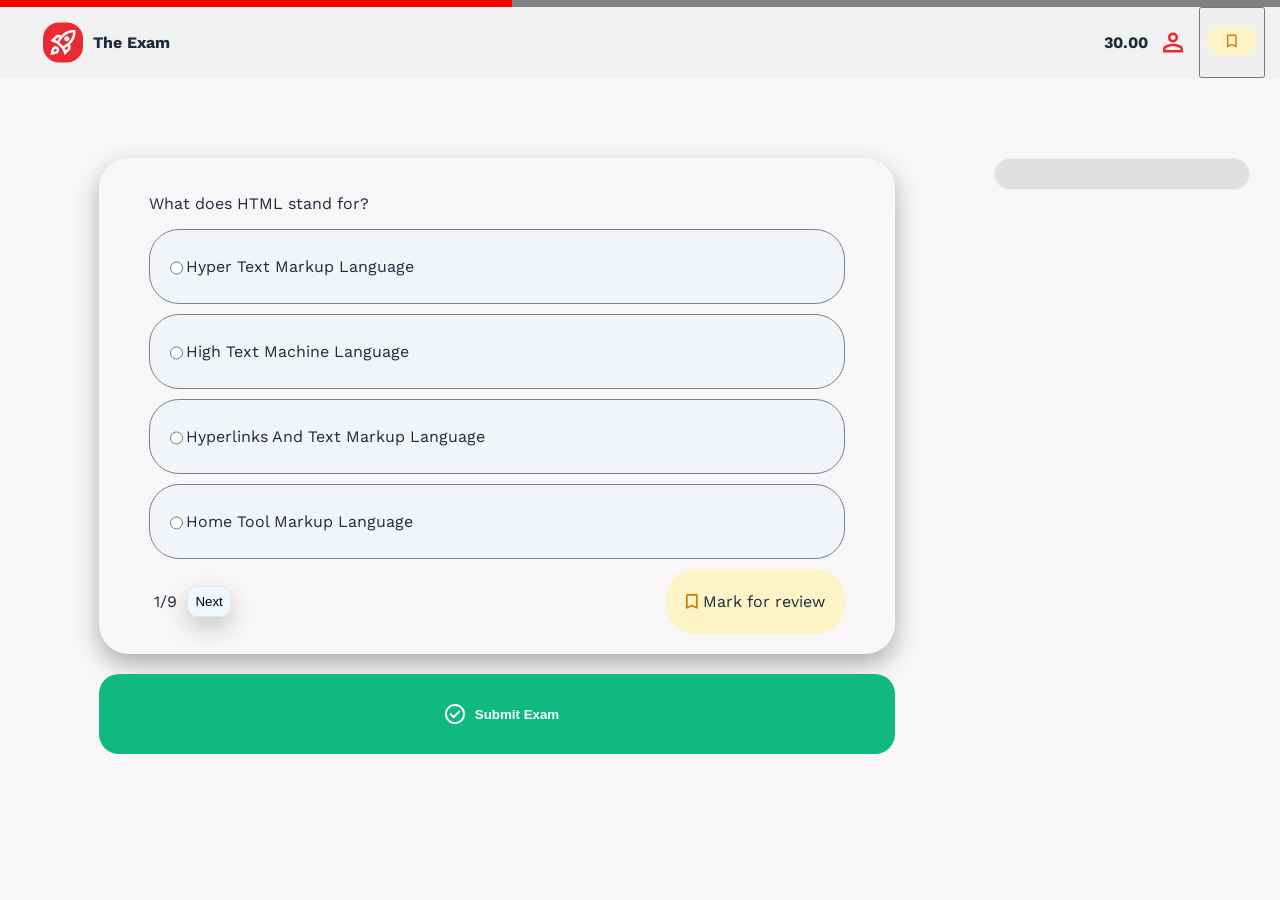
==== commit b582fd9c: "update the exam page with the logic and mark side" ====
--- a/examPage.html
+++ b/examPage.html
@@ -10,170 +10,65 @@
     <link href="https://fonts.googleapis.com/css2?family=Work+Sans:wght@400;500;700;900&display=swap"
         rel="stylesheet" />
     <link rel="stylesheet" href="style.css" />
+    <link rel="stylesheet" href="https://cdnjs.cloudflare.com/ajax/libs/font-awesome/6.4.0/css/all.min.css" />
 </head>
 
-<body class="exam-page exam-page-marked">
-    <div class="exam-progress">
-        <div class="exam-progress-fill"></div>
+<body>
+    <div class="progress-container">
+        <div class="progress-bar"></div>
     </div>
+    <nav id="nav2">
+        <div class="nav-logo">
+            <img src="assest/logo.svg">
+            <p>the exam</p>
+        </div>
+        <div class="nav-icon">
+            <div class="timer">
+                30.00
+            </div>
+            <img id="loginIcon" src="assest/login.svg">
+            <button id="nav-btn-mark">
+                <img src="assest/mark.svg">
+            </button>
 
-    <header class="header exam-header">
-        <div class="brand-wrap">
-            <div class="brand-icon-wrap">
-                <img src="https://www.figma.com/api/mcp/asset/59080367-5101-457b-97b0-c119a88c1d10"
-                    alt="The Exam logo" />
-            </div>
-            <h1 class="brand-title">The Exam</h1>
         </div>
+    </nav>
+    <div class="form_mark">
+        <form>
+            <div class="exam">
 
-        <div class="exam-header-right">
-            <div class="exam-time-wrap">
-                <span class="exam-time-label">Time Remaining</span>
-                <span class="exam-time-value">6:12</span>
+                <div id="questionExam">
+
+                </div>
+
+
+
+                <div class="pagebottom">
+                    <div class="pagination">
+                        <button type="button" class="prev hid" id="prevbtn">previous</button>
+                        <div class="pageNum">
+                            <span><span id="currentnumber">1</span>/<span id="allnumber">20</span></span>
+                        </div>
+                        <button type="button" class="next" id="nextbtn">next</button>
+                    </div>
+                    <div class="mark" id="mark">
+
+                        <img src="assest/mark2.svg">
+                        <p>Mark for review</p>
+
+                    </div>
+                </div>
+
             </div>
 
-            <button class="exam-profile-btn" type="button" aria-label="Profile">
-                <img src="https://www.figma.com/api/mcp/asset/b5bdc3ba-28bd-47d1-89da-673fcd29a64f" alt="Profile" />
-            </button>
+            <button class="submit"><img class="imgSubmit" src="assest/Iconsubmit.svg">Submit Exam</button>
+        </form>
 
-            <button id="markedToggleBtn" class="exam-bookmark-btn" type="button" aria-label="Toggle marked questions"
-                aria-controls="markedPanel" aria-expanded="false">
-                <img src="https://www.figma.com/api/mcp/asset/05fcff8f-a819-46d7-a028-f3a45799ce3b" alt="Bookmark" />
-            </button>
+        <div id="mark-side">
+          
         </div>
-    </header>
-
-    <main id="examMainMarked" class="exam-main exam-main-marked">
-        <div class="exam-left-pane">
-            <section class="exam-question-card" aria-label="Question card">
-                <div class="exam-question-head">
-                    <span class="exam-badge">Multiple Choice</span>
-                    <h2>I wish I _______ those words. But now it's too late.</h2>
-                </div>
-
-                <div class="exam-options" role="radiogroup" aria-label="Question answers">
-                    <label class="exam-option" for="q1-option1">
-                        <input class="exam-option-input" type="radio" id="q1-option1" name="question-1"
-                            value="not-having-said" />
-                        <span class="exam-radio"></span>
-                        <span>not having said</span>
-                    </label>
-
-                    <label class="exam-option" for="q1-option2">
-                        <input class="exam-option-input" type="radio" id="q1-option2" name="question-1"
-                            value="have-never-said" />
-                        <span class="exam-radio"></span>
-                        <span>have never said</span>
-                    </label>
-
-                    <label class="exam-option" for="q1-option3">
-                        <input class="exam-option-input" type="radio" id="q1-option3" name="question-1"
-                            value="never-said" />
-                        <span class="exam-radio"></span>
-                        <span>never said</span>
-                    </label>
-
-                    <label class="exam-option" for="q1-option4">
-                        <input class="exam-option-input" type="radio" id="q1-option4" name="question-1"
-                            value="had-never-said" checked />
-                        <span class="exam-radio"></span>
-                        <span>had never said</span>
-                    </label>
-                </div>
-
-                <div class="exam-question-footer">
-                    <div class="exam-left-controls">
-                        <div class="exam-question-count">
-                            <span class="exam-count-current">1</span>
-                            <span class="exam-count-total">/ 20</span>
-                        </div>
-
-                        <button class="exam-nav-btn" type="button">
-                            <img src="https://www.figma.com/api/mcp/asset/21b89ef6-3fd9-4f99-90c8-e702200d760e"
-                                alt="Previous" />
-                            <span>Previous</span>
-                        </button>
-
-                        <button class="exam-nav-btn" type="button">
-                            <span>Next</span>
-                            <img src="https://www.figma.com/api/mcp/asset/920365d9-6211-49c6-911c-18cf461e9f25"
-                                alt="Next" />
-                        </button>
-                    </div>
-
-                    <button class="exam-mark-btn" type="button">
-                        <img src="https://www.figma.com/api/mcp/asset/756228ab-cbef-4040-9228-16644cccbe00"
-                            alt="Mark" />
-                        <span>Mark for review</span>
-                    </button>
-                </div>
-            </section>
-
-            <button class="exam-submit-btn" type="button">
-                <img src="https://www.figma.com/api/mcp/asset/14150841-52df-4ca0-8d56-184a87b67c93" alt="Submit" />
-                <span>Submit Exam</span>
-            </button>
-        </div>
-
-        <aside id="markedPanel" class="exam-marked-panel is-hidden" aria-label="Marked Questions">
-            <div class="exam-marked-head">
-                <img src="https://www.figma.com/api/mcp/asset/750b84ee-47dd-497d-b0fc-012bc5a71ea1" alt="Marked" />
-                <h3>Marked Questions</h3>
-            </div>
-
-            <div class="exam-marked-list">
-                <button class="exam-marked-item" type="button">
-                    <span>mrk-Question 2</span>
-                    <img src="https://www.figma.com/api/mcp/asset/705d1168-0f65-4ceb-b74d-1dcba766b677" alt="Open" />
-                </button>
-
-                <button class="exam-marked-item" type="button">
-                    <span>mrk-Question 4</span>
-                    <img src="https://www.figma.com/api/mcp/asset/705d1168-0f65-4ceb-b74d-1dcba766b677" alt="Open" />
-                </button>
-
-                <button class="exam-marked-item" type="button">
-                    <span>mrk-Question 5</span>
-                    <img src="https://www.figma.com/api/mcp/asset/705d1168-0f65-4ceb-b74d-1dcba766b677" alt="Open" />
-                </button>
-            </div>
-        </aside>
-    </main>
-
-    <footer class="footer exam-footer">© 2024 The Exam Inc. All rights reserved.</footer>
-
-    <script>
-        const markedToggleBtn = document.getElementById("markedToggleBtn");
-        const markedPanel = document.getElementById("markedPanel");
-        const answerInputs = document.querySelectorAll(".exam-option-input");
-
-        if (markedToggleBtn && markedPanel) {
-            markedToggleBtn.addEventListener("click", () => {
-                const isHidden = markedPanel.classList.toggle("is-hidden");
-                markedToggleBtn.classList.toggle("exam-bookmark-btn-active", !isHidden);
-                markedToggleBtn.setAttribute("aria-expanded", String(!isHidden));
-            });
-        }
-
-        const syncSelectedAnswerStyles = () => {
-            document.querySelectorAll(".exam-option").forEach((option) => {
-                const optionInput = option.querySelector(".exam-option-input");
-                const optionRadio = option.querySelector(".exam-radio");
-                const isChecked = Boolean(optionInput && optionInput.checked);
-
-                option.classList.toggle("exam-option-selected", isChecked);
-                if (optionRadio) {
-                    optionRadio.classList.toggle("exam-radio-selected", isChecked);
-                }
-            });
-        };
-
-        answerInputs.forEach((input) => {
-            input.addEventListener("change", syncSelectedAnswerStyles);
-        });
-
-        syncSelectedAnswerStyles();
-    </script>
+    </div>
+    <script type="module" src="exam.js"></script>
 </body>
 
 </html>
--- a/style.css
+++ b/style.css
@@ -1,6 +1,7 @@
 * {
   box-sizing: border-box;
 }
+
 html,
 body {
   margin: 0;
@@ -29,9 +30,11 @@
   border-radius: 30px;
   box-shadow: 0 10px 25px rgba(0, 0, 0, 0.3);
 }
+
 #title {
   text-align: center;
 }
+
 #title p {
   color: gray;
 }
@@ -47,9 +50,11 @@
   border-radius: 30px;
   background-color: #e2e8f0;
   padding: 10px 15px;
-}
-
-button {
+
+}
+
+.btnlogin,
+#btnregister {
   background-color: #ea2a33;
   height: 45px;
   border-radius: 30px;
@@ -73,9 +78,11 @@
   text-transform: capitalize;
   font-weight: bold;
 }
+
 .nav img {
   width: 30px;
 }
+
 .email,
 .password,
 .repass {
@@ -696,6 +703,7 @@
 }
 
 @media (max-width: 760px) {
+
   .timeup-page .status-time-label,
   .timeup-page .status-time-value {
     display: block;
@@ -1586,3 +1594,215 @@
     line-height: 24px;
   }
 }
+
+/* valid of register */
+.is-invalid {
+  border: 5px solid red !important;
+
+}
+
+.is-valid {
+  border: 2px solid green;
+}
+
+/* -------------------------------exam nermen */
+
+#nav2 {
+  display: flex;
+  justify-content: space-between;
+  background-color: rgb(241, 241, 241);
+
+  & .nav-logo {
+    width: 15%;
+    padding-left: 30px;
+    display: flex;
+    justify-content: center;
+    justify-items: center;
+
+    & img {
+      width: 40px;
+    }
+
+    & p {
+      padding: 10px;
+      font-weight: bold;
+      text-transform: capitalize;
+    }
+
+  }
+
+  & .nav-icon {
+    display: flex;
+    width: 15%;
+    justify-content: space-evenly;
+    justify-items: center;
+
+    & .timer {
+      display: flex;
+      align-items: center;
+      font-weight: bold;
+    }
+
+
+    & img {
+      width: 50px;
+    }
+
+    & #loginIcon {
+      width: 20px;
+    }
+  }
+}
+
+.progress-container {
+  width: 100%;
+  height: 7px;
+  background-color: gray;
+
+  & .progress-bar {
+    width: 40%;
+    height: 7px;
+    background-color: red;
+  }
+}
+
+form {
+  display: flex;
+  flex-direction: column;
+  align-items: center;
+  justify-content: center;
+
+  width: 70%;
+}
+
+.exam {
+  width: 80%;
+  padding: 20px 50px;
+  border-radius: 30px;
+  box-shadow: 0 10px 25px rgba(0, 0, 0, 0.3);
+
+}
+
+.answer-container {
+  padding: 15px;
+  border: 1px solid gray;
+  border-radius: 30px;
+  background-color: #F1F5F9;
+  margin-bottom: 10px;
+
+  & label {
+    display: flex;
+    align-items: center;
+  }
+
+}
+
+.pagination {
+  display: flex;
+  align-items: center;
+}
+
+.prev,
+.next,
+.pageNum {
+  border-radius: 10px;
+  margin: 5px;
+
+}
+
+.prev,
+.next {
+  padding: 7px;
+  background-color: aliceblue;
+  border: 1px solid rgb(235, 229, 229);
+  box-shadow: 0 10px 25px rgba(0, 0, 0, 0.2);
+}
+
+
+.mark {
+  display: flex;
+  background-color: #FEF3C7;
+  padding: 7px 20px;
+  border-radius: 30px;
+
+  & img {
+    padding-right: 5px;
+  }
+}
+
+.pagebottom {
+  display: flex;
+  justify-content: space-between;
+
+}
+
+.submit {
+  margin: 20px;
+  width: 80%;
+  padding: 20px;
+  border: none;
+  border-radius: 20px;
+  background-color: #10B981;
+  color: white;
+  font-weight: 900;
+  display: flex;
+  justify-content: center;
+  align-items: center;
+
+}
+
+.imgSubmit {
+  padding: 10px;
+
+
+}
+
+/* #mark-side {
+  width: 20%;
+  background-color: #e0dede;
+  margin:10px 10px;
+  border: 1px solid rgb(240, 237, 237);
+  border-radius: 30px;
+   padding: 20px; 
+} */
+
+#mark-side{
+  width:20%;
+  background-color:#e0dede;
+  border-radius:30px;
+  border:1px solid rgb(240,237,237);
+  padding:15px;
+  margin-right: 30px;
+}
+
+.form_mark {
+  display: flex;
+  padding-top: 80px;
+  align-items: flex-start;
+
+  & form {
+    flex: 1;
+  }
+
+}
+
+.hidden {
+  display: none;
+}
+
+
+.hid{
+  display: none;
+}
+
+.mark-container {
+  padding: 3px 3px;
+  border: 1px solid gray;
+  border-radius: 30px;
+  background-color: #F1F5F9;
+  display: flex;
+  align-items: center;
+  justify-content: space-around;
+
+  
+}
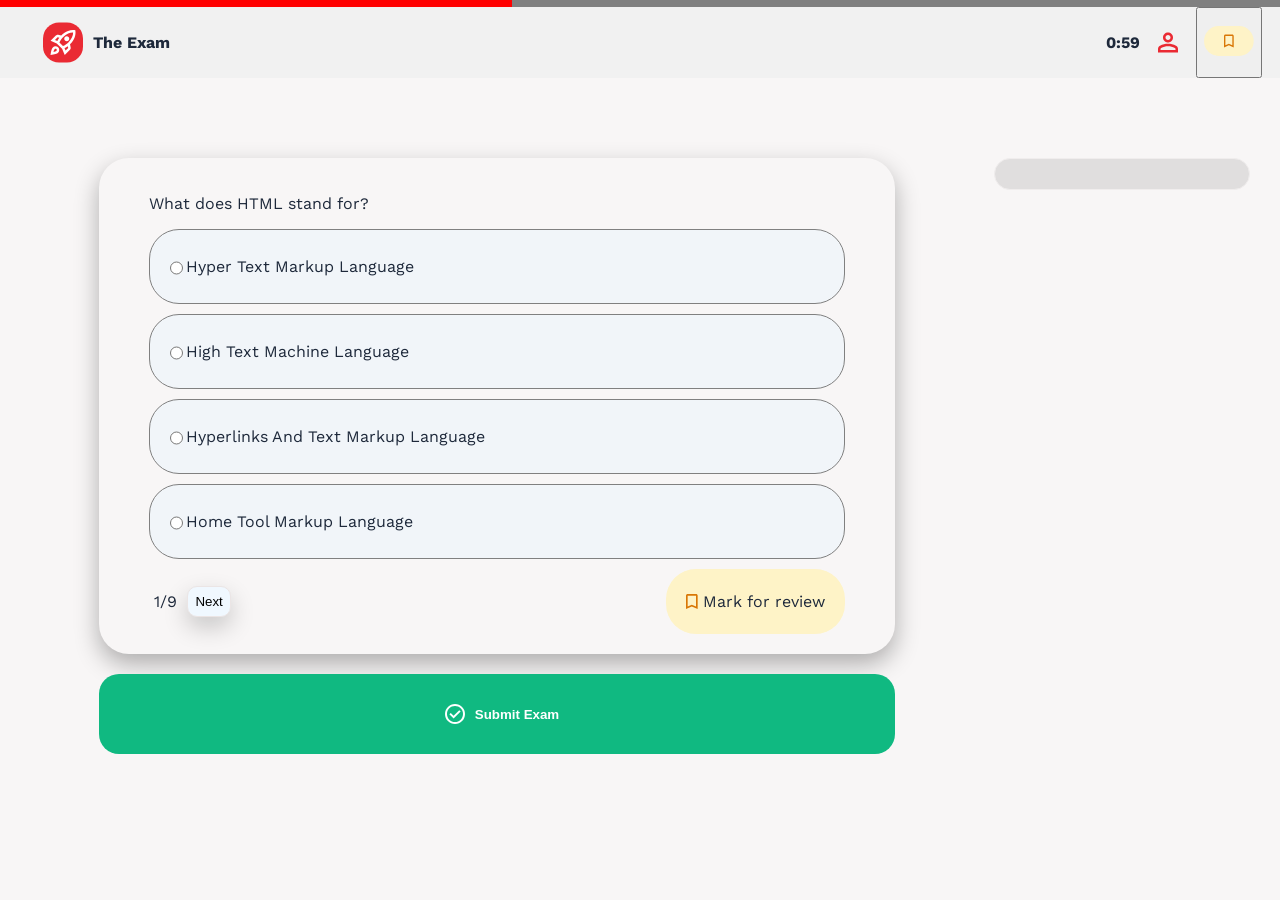
==== commit fdd00659: "Finishing timeout" ====
--- a/examPage.html
+++ b/examPage.html
@@ -24,7 +24,7 @@
         </div>
         <div class="nav-icon">
             <div class="timer">
-                30.00
+                <p id="timer">1:00</p>
             </div>
             <img id="loginIcon" src="assest/login.svg">
             <button id="nav-btn-mark">
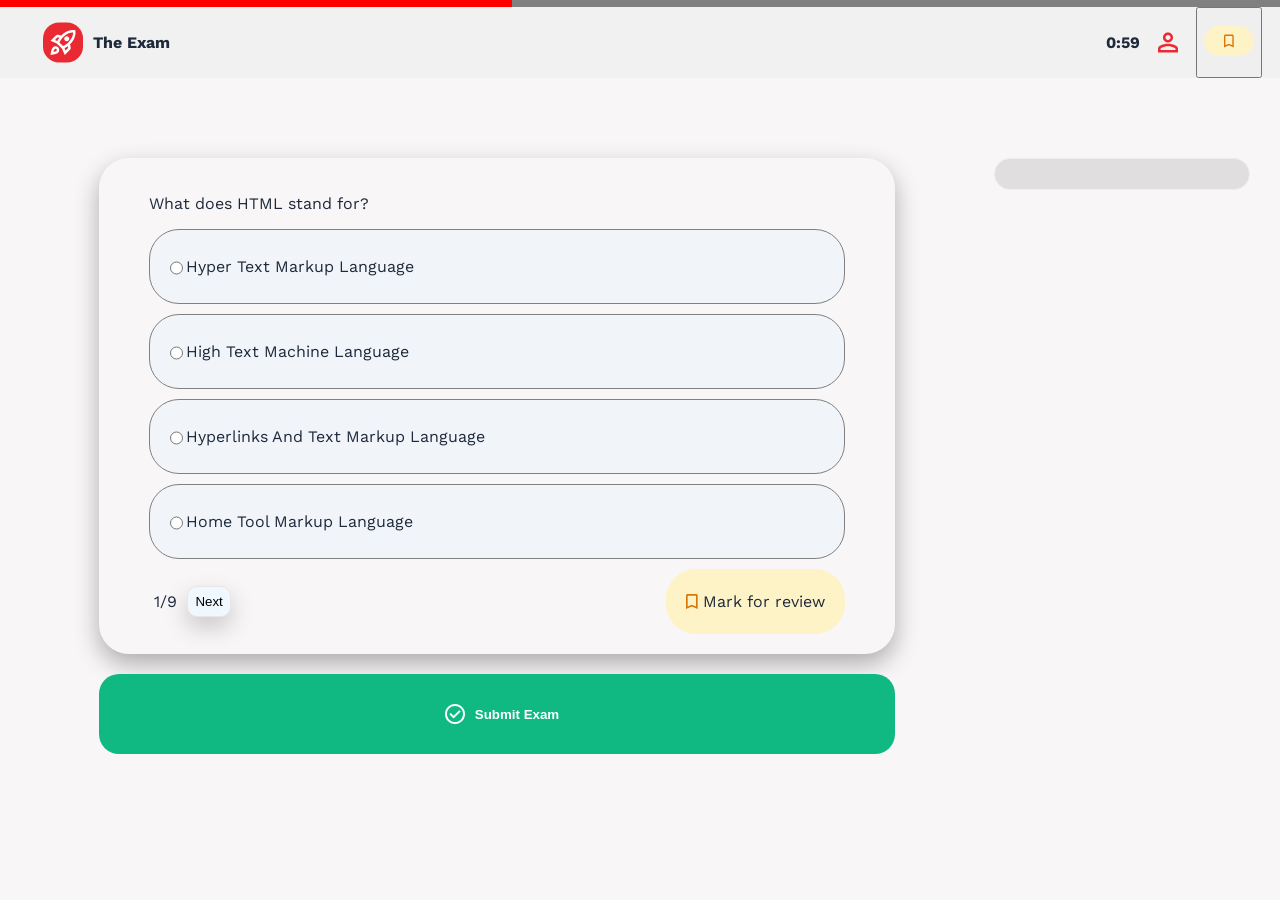
==== commit 1cb1a31d: "next button fix disappear" ====
--- a/examPage.html
+++ b/examPage.html
@@ -61,14 +61,14 @@
 
             </div>
 
-            <button class="submit"><img class="imgSubmit" src="assest/Iconsubmit.svg">Submit Exam</button>
+            <button type="button" class="submit" id="submit"><img class="imgSubmit" src="assest/Iconsubmit.svg">Submit Exam</button>
         </form>
 
         <div id="mark-side">
           
         </div>
     </div>
-    <script type="module" src="exam.js"></script>
+    <script src="exam.js"></script>
 </body>
 
 </html>
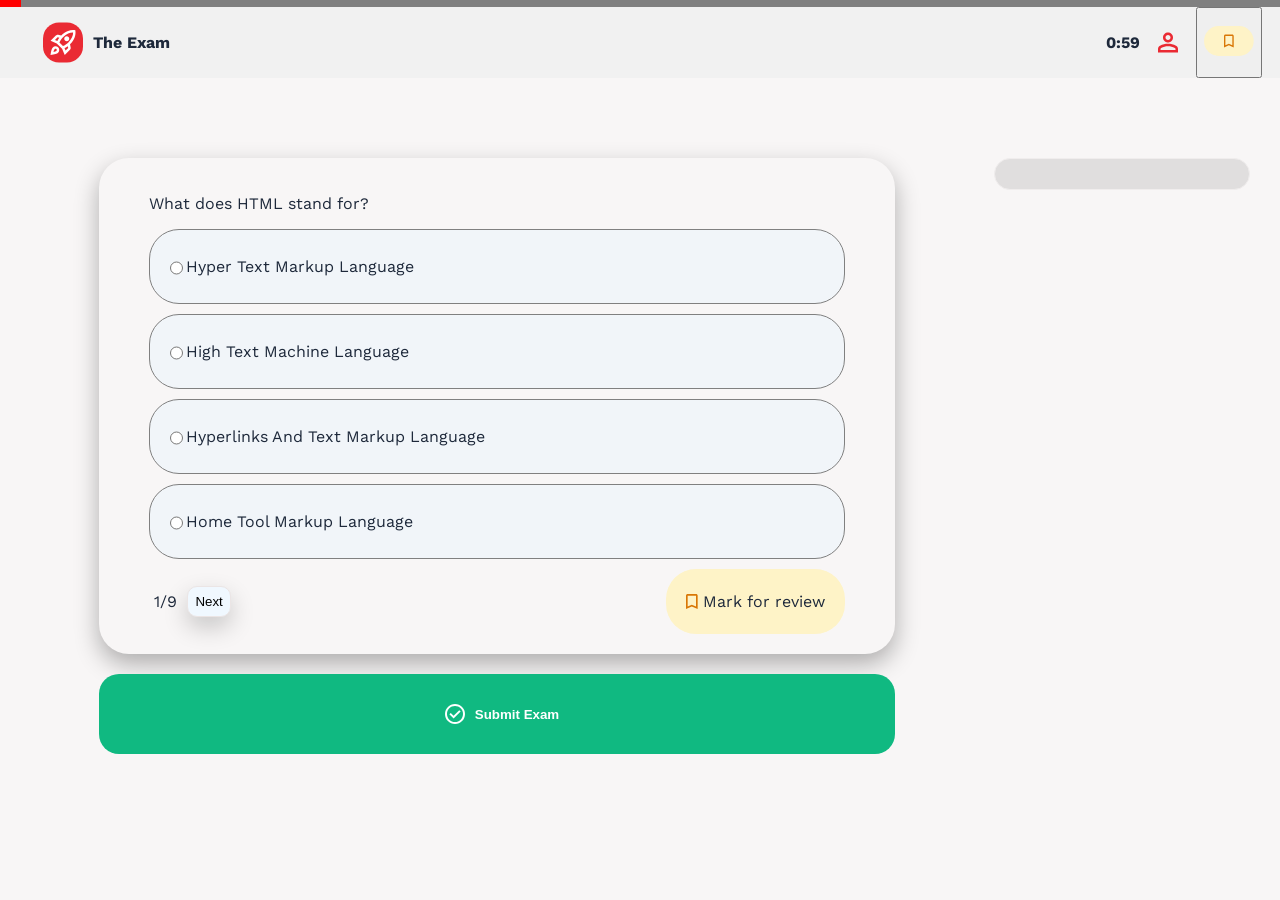
==== commit 394cff19: "applying the progress bar" ====
--- a/examPage.html
+++ b/examPage.html
@@ -15,7 +15,7 @@
 
 <body>
     <div class="progress-container">
-        <div class="progress-bar"></div>
+        <div class="progress-bar" id="progressBar"></div>
     </div>
     <nav id="nav2">
         <div class="nav-logo">
--- a/style.css
+++ b/style.css
@@ -1771,7 +1771,7 @@
   background-color:#e0dede;
   border-radius:30px;
   border:1px solid rgb(240,237,237);
-  padding:15px;
+  padding:15px 10px;
   margin-right: 30px;
 }
 
@@ -1796,13 +1796,20 @@
 }
 
 .mark-container {
-  padding: 3px 3px;
+  padding: 10px 10px;
   border: 1px solid gray;
   border-radius: 30px;
   background-color: #F1F5F9;
   display: flex;
   align-items: center;
   justify-content: space-around;
+  margin-bottom: 10px;
+ 
 
   
+}
+
+.Qmark{
+  border: none;
+  font-weight: bold;
 }
